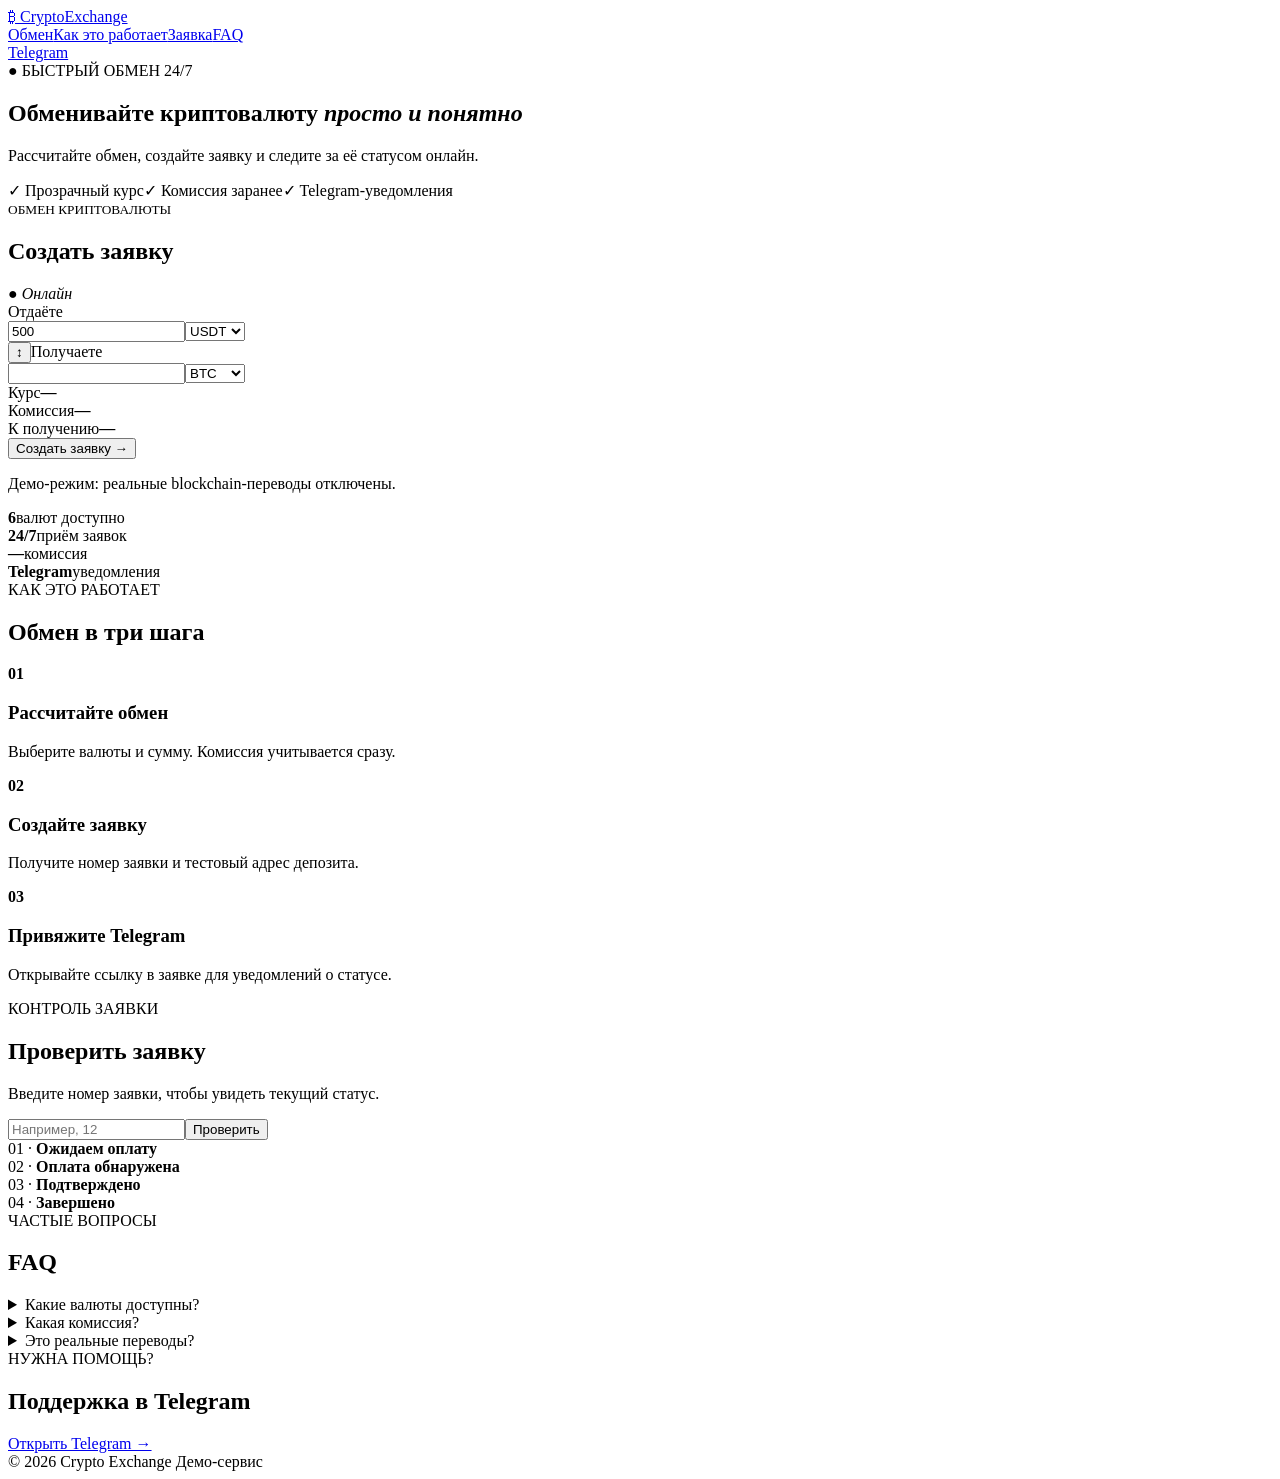
==== templates/index.html @ 1c01ab6a "Add clean public exchange page" ====
<!doctype html><html lang="ru"><head><meta charset="utf-8"><meta name="viewport" content="width=device-width,initial-scale=1"><title>Crypto Exchange — быстрый обмен</title><link rel="stylesheet" href="/static/site.css"></head><body>
<header><div class="nav"><a class="logo" href="/">₿ CryptoExchange</a><nav><a href="#exchange">Обмен</a><a href="#how">Как это работает</a><a href="#track">Заявка</a><a href="#faq">FAQ</a></nav><a class="tg" href="https://t.me/kupiusdtbot" target="_blank">Telegram</a></div></header>
<main><section class="hero"><div class="hero-grid"><div><div class="eyebrow">● БЫСТРЫЙ ОБМЕН 24/7</div><h1>Обменивайте криптовалюту <em>просто и понятно</em></h1><p>Рассчитайте обмен, создайте заявку и следите за её статусом онлайн.</p><div class="chips"><span>✓ Прозрачный курс</span><span>✓ Комиссия заранее</span><span>✓ Telegram-уведомления</span></div></div>
<div class="card" id="exchange"><div class="cardhead"><div><small>ОБМЕН КРИПТОВАЛЮТЫ</small><h2>Создать заявку</h2></div><i>● Онлайн</i></div><label>Отдаёте</label><div class="amount"><input id="amount" type="number" min="0" step="any" value="500"><select id="sell"><option>USDT</option><option>BTC</option><option>ETH</option><option>USDC</option><option>EUR</option><option>RUB</option></select></div><button id="swap" class="swap">↕</button><label>Получаете</label><div class="amount"><input id="result" readonly><select id="buy"><option>BTC</option><option>ETH</option><option>USDT</option><option>USDC</option><option>EUR</option><option>RUB</option></select></div><div class="quote"><div><span>Курс</span><b id="rate">—</b></div><div><span>Комиссия</span><b id="fee">—</b></div><div><span>К получению</span><b id="receive">—</b></div></div><button id="create" class="primary">Создать заявку →</button><p class="demo">Демо-режим: реальные blockchain-переводы отключены.</p></div></div></section>
<section class="stats"><div class="statsgrid"><div><b>6</b><span>валют доступно</span></div><div><b>24/7</b><span>приём заявок</span></div><div><b id="statfee">—</b><span>комиссия</span></div><div><b>Telegram</b><span>уведомления</span></div></div></section>
<section class="section" id="how"><div class="center"><div class="eyebrow">КАК ЭТО РАБОТАЕТ</div><h2>Обмен в три шага</h2></div><div class="steps"><article><b>01</b><h3>Рассчитайте обмен</h3><p>Выберите валюты и сумму. Комиссия учитывается сразу.</p></article><article><b>02</b><h3>Создайте заявку</h3><p>Получите номер заявки и тестовый адрес депозита.</p></article><article><b>03</b><h3>Привяжите Telegram</h3><p>Открывайте ссылку в заявке для уведомлений о статусе.</p></article></div></section>
<section class="dark" id="track"><div class="two"><div><div class="eyebrow">КОНТРОЛЬ ЗАЯВКИ</div><h2>Проверить заявку</h2><p>Введите номер заявки, чтобы увидеть текущий статус.</p><div class="track"><input id="orderId" placeholder="Например, 12"><button id="find">Проверить</button></div><div id="orderBox"></div></div><div class="statuses"><div>01 · <b>Ожидаем оплату</b></div><div>02 · <b>Оплата обнаружена</b></div><div>03 · <b>Подтверждено</b></div><div>04 · <b>Завершено</b></div></div></div></section>
<section class="section faq" id="faq"><div class="center"><div class="eyebrow">ЧАСТЫЕ ВОПРОСЫ</div><h2>FAQ</h2></div><details><summary>Какие валюты доступны?</summary><p>BTC, ETH, USDT, USDC, EUR и RUB.</p></details><details><summary>Какая комиссия?</summary><p>Текущая комиссия загружается из настроек backend и показывается до создания заявки.</p></details><details><summary>Это реальные переводы?</summary><p>Нет. Это демонстрационная система, реальные blockchain-платежи не подключены.</p></details></section>
<section class="cta"><div><div class="eyebrow">НУЖНА ПОМОЩЬ?</div><h2>Поддержка в Telegram</h2></div><a href="https://t.me/kupiusdtbot" target="_blank">Открыть Telegram →</a></section></main><footer>© 2026 Crypto Exchange <span>Демо-сервис</span></footer><div id="toast"></div><script src="/static/site.js"></script></body></html>
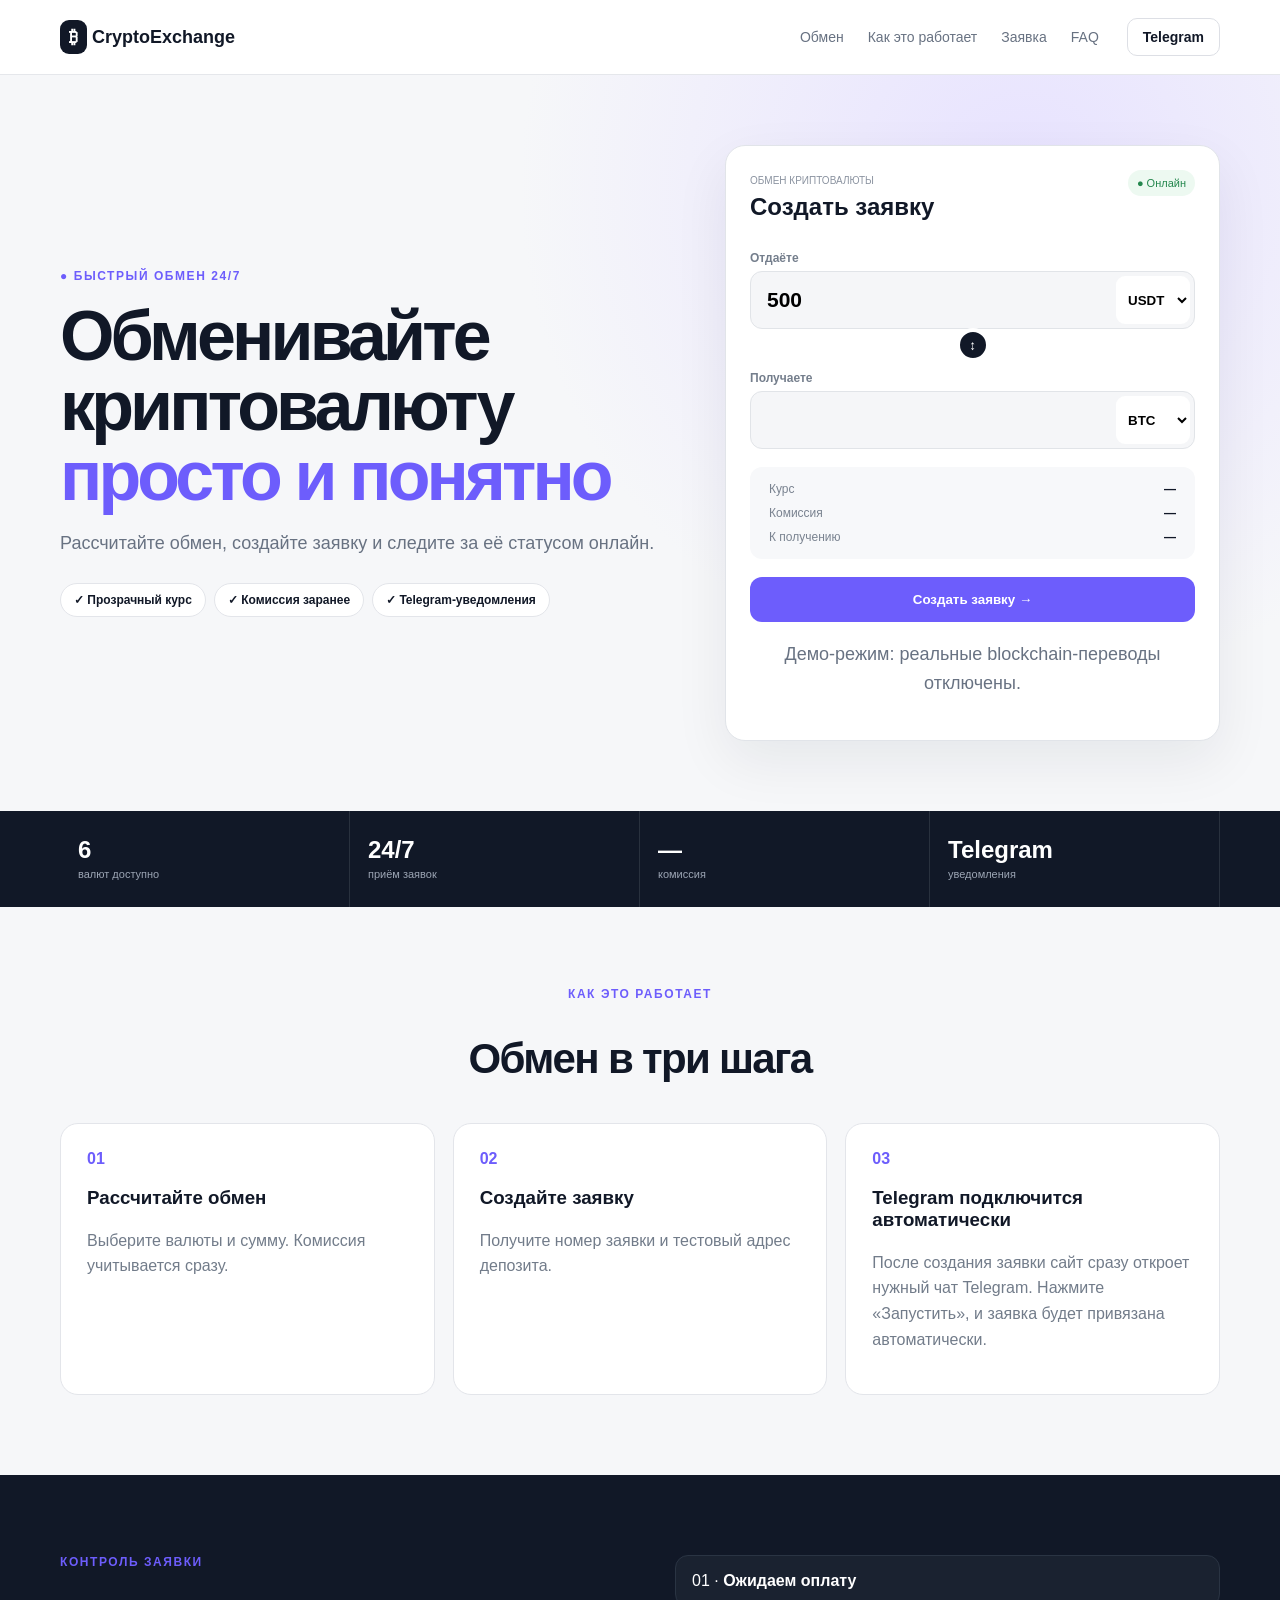
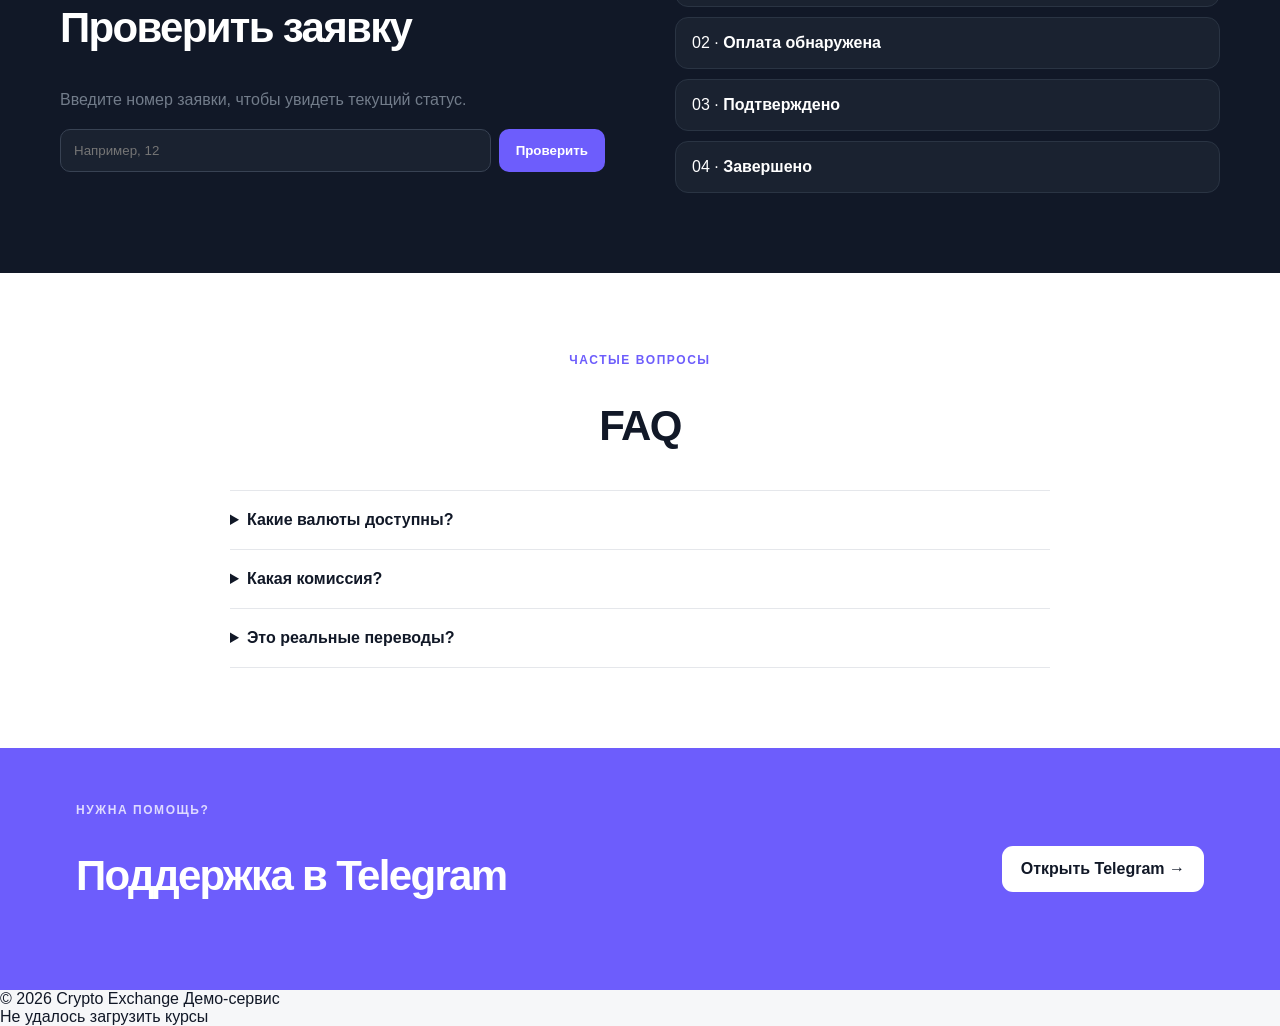
==== commit caa256a8: "Обновить сценарий привязки заявки к Telegram" ====
--- a/templates/index.html
+++ b/templates/index.html
@@ -3,7 +3,7 @@
 <main><section class="hero"><div class="hero-grid"><div><div class="eyebrow">● БЫСТРЫЙ ОБМЕН 24/7</div><h1>Обменивайте криптовалюту <em>просто и понятно</em></h1><p>Рассчитайте обмен, создайте заявку и следите за её статусом онлайн.</p><div class="chips"><span>✓ Прозрачный курс</span><span>✓ Комиссия заранее</span><span>✓ Telegram-уведомления</span></div></div>
 <div class="card" id="exchange"><div class="cardhead"><div><small>ОБМЕН КРИПТОВАЛЮТЫ</small><h2>Создать заявку</h2></div><i>● Онлайн</i></div><label>Отдаёте</label><div class="amount"><input id="amount" type="number" min="0" step="any" value="500"><select id="sell"><option>USDT</option><option>BTC</option><option>ETH</option><option>USDC</option><option>EUR</option><option>RUB</option></select></div><button id="swap" class="swap">↕</button><label>Получаете</label><div class="amount"><input id="result" readonly><select id="buy"><option>BTC</option><option>ETH</option><option>USDT</option><option>USDC</option><option>EUR</option><option>RUB</option></select></div><div class="quote"><div><span>Курс</span><b id="rate">—</b></div><div><span>Комиссия</span><b id="fee">—</b></div><div><span>К получению</span><b id="receive">—</b></div></div><button id="create" class="primary">Создать заявку →</button><p class="demo">Демо-режим: реальные blockchain-переводы отключены.</p></div></div></section>
 <section class="stats"><div class="statsgrid"><div><b>6</b><span>валют доступно</span></div><div><b>24/7</b><span>приём заявок</span></div><div><b id="statfee">—</b><span>комиссия</span></div><div><b>Telegram</b><span>уведомления</span></div></div></section>
-<section class="section" id="how"><div class="center"><div class="eyebrow">КАК ЭТО РАБОТАЕТ</div><h2>Обмен в три шага</h2></div><div class="steps"><article><b>01</b><h3>Рассчитайте обмен</h3><p>Выберите валюты и сумму. Комиссия учитывается сразу.</p></article><article><b>02</b><h3>Создайте заявку</h3><p>Получите номер заявки и тестовый адрес депозита.</p></article><article><b>03</b><h3>Привяжите Telegram</h3><p>Открывайте ссылку в заявке для уведомлений о статусе.</p></article></div></section>
+<section class="section" id="how"><div class="center"><div class="eyebrow">КАК ЭТО РАБОТАЕТ</div><h2>Обмен в три шага</h2></div><div class="steps"><article><b>01</b><h3>Рассчитайте обмен</h3><p>Выберите валюты и сумму. Комиссия учитывается сразу.</p></article><article><b>02</b><h3>Создайте заявку</h3><p>Получите номер заявки и тестовый адрес депозита.</p></article><article><b>03</b><h3>Telegram подключится автоматически</h3><p>После создания заявки сайт сразу откроет нужный чат Telegram. Нажмите «Запустить», и заявка будет привязана автоматически.</p></article></div></section>
 <section class="dark" id="track"><div class="two"><div><div class="eyebrow">КОНТРОЛЬ ЗАЯВКИ</div><h2>Проверить заявку</h2><p>Введите номер заявки, чтобы увидеть текущий статус.</p><div class="track"><input id="orderId" placeholder="Например, 12"><button id="find">Проверить</button></div><div id="orderBox"></div></div><div class="statuses"><div>01 · <b>Ожидаем оплату</b></div><div>02 · <b>Оплата обнаружена</b></div><div>03 · <b>Подтверждено</b></div><div>04 · <b>Завершено</b></div></div></div></section>
 <section class="section faq" id="faq"><div class="center"><div class="eyebrow">ЧАСТЫЕ ВОПРОСЫ</div><h2>FAQ</h2></div><details><summary>Какие валюты доступны?</summary><p>BTC, ETH, USDT, USDC, EUR и RUB.</p></details><details><summary>Какая комиссия?</summary><p>Текущая комиссия загружается из настроек backend и показывается до создания заявки.</p></details><details><summary>Это реальные переводы?</summary><p>Нет. Это демонстрационная система, реальные blockchain-платежи не подключены.</p></details></section>
 <section class="cta"><div><div class="eyebrow">НУЖНА ПОМОЩЬ?</div><h2>Поддержка в Telegram</h2></div><a href="https://t.me/kupiusdtbot" target="_blank">Открыть Telegram →</a></section></main><footer>© 2026 Crypto Exchange <span>Демо-сервис</span></footer><div id="toast"></div><script src="/static/site.js"></script></body></html>
--- a/static/site.css
+++ b/static/site.css
@@ -0,0 +1 @@
+*{box-sizing:border-box}html{scroll-behavior:smooth}body{margin:0;background:#f6f7f9;color:#111827;font-family:Inter,Arial,sans-serif}a{text-decoration:none;color:inherit}.nav,.hero-grid,.statsgrid,.steps,.two{width:min(1160px,calc(100% - 32px));margin:auto}.nav{height:74px;display:flex;align-items:center;gap:28px}.logo{font-weight:900;font-size:18px}.logo:first-letter{background:#111827;color:#fff;padding:7px 9px;border-radius:9px}nav{margin-left:auto;display:flex;gap:24px;color:#687282;font-size:14px}.tg{border:1px solid #dddfe5;padding:10px 15px;border-radius:10px;font-weight:700;font-size:14px}header{background:#fff;border-bottom:1px solid #e5e7eb;position:sticky;top:0;z-index:5}.hero{padding:70px 0;background:radial-gradient(circle at 80% 15%,#e7e2ff,#f6f7f9 42%)}.hero-grid{display:grid;grid-template-columns:1.1fr .9fr;gap:60px;align-items:center}.eyebrow{font-size:12px;font-weight:800;letter-spacing:.13em;color:#6d5dfc}.hero h1{font-size:clamp(43px,5.5vw,70px);line-height:1;letter-spacing:-.055em;margin:18px 0}.hero h1 em{color:#6d5dfc;font-style:normal}.hero p{font-size:18px;line-height:1.6;color:#687282}.chips{display:flex;flex-wrap:wrap;gap:8px;margin-top:25px}.chips span{background:#fff;border:1px solid #e3e5ea;padding:9px 13px;border-radius:99px;font-size:12px;font-weight:700}.card,.order-card{background:#fff;border:1px solid #e1e4e9;border-radius:20px;padding:24px;box-shadow:0 20px 55px #11182712}.cardhead{display:flex;justify-content:space-between}.cardhead small{color:#8b93a0;font-size:10px}.card h2{margin:5px 0 20px}.cardhead i{font-style:normal;color:#25874e;background:#edf9f1;padding:7px 9px;border-radius:20px;font-size:11px;height:max-content}.card label{display:block;color:#747e8c;font-size:12px;font-weight:700;margin:10px 0 6px}.amount{display:flex;background:#f5f6f8;border:1px solid #e1e4e8;border-radius:12px;padding:4px}.amount input{width:100%;border:0;background:transparent;outline:0;padding:12px;font-size:21px;font-weight:700}.amount select{border:0;border-radius:9px;background:#fff;padding:0 8px;font-weight:800}.swap{display:block;margin:-1px auto;width:34px;height:34px;border:4px solid white;border-radius:50%;background:#111827;color:white}.quote{background:#f7f8fa;border-radius:12px;padding:10px 14px;margin:18px 0}.quote div{display:flex;justify-content:space-between;padding:5px;font-size:12px}.quote span{color:#7a8390}.primary{width:100%;border:0;border-radius:12px;background:#6d5dfc;color:white;padding:15px;font-weight:800;cursor:pointer}.demo{text-align:center;color:#9aa2ae;font-size:11px}.stats{background:#111827;color:white}.statsgrid{display:grid;grid-template-columns:repeat(4,1fr)}.statsgrid div{padding:25px 18px;border-right:1px solid #29313e}.statsgrid b{display:block;font-size:24px}.statsgrid span{font-size:11px;color:#9ca5b4}.section{padding:80px 0}.center{text-align:center;margin-bottom:40px}.center h2,.two h2,.cta h2{font-size:42px;letter-spacing:-.04em}.steps{display:grid;grid-template-columns:repeat(3,1fr);gap:18px}.steps article{background:white;border:1px solid #e3e5ea;border-radius:18px;padding:26px}.steps article>b{color:#6d5dfc}.steps p,.two p{color:#727c8a;line-height:1.6}.dark{background:#111827;color:white;padding:80px 0}.two{display:grid;grid-template-columns:1fr 1fr;gap:70px}.statuses{display:grid;gap:10px}.statuses>div{background:#1a2230;border:1px solid #2a3443;padding:16px;border-radius:13px}.track{display:flex;gap:8px}.track input{width:100%;padding:13px;border:1px solid #384253;border-radius:10px;background:#1a2230;color:#fff}.track button{padding:13px 17px;border:0;border-radius:10px;background:#6d5dfc;color:#fff;font-weight:800}.found{margin-top:18px;background:#1a2230;border:1px solid #2a3443;padding:18px;border-radius:14px}.found strong{display:block;font-size:20px;margin:5px 0}.telegram-link{display:block;text-align:center;margin-top:18px;padding:14px;background:#6d5dfc;color:#fff;border-radius:11px;font-weight:800}.faq{background:#fff}.faq details{max-width:820px;margin:auto;border-top:1px solid #e5e7eb;padding:20px 0}.faq details:last-child{border-bottom:1px solid #e5e7eb}.faq summary{font-weight:800;cursor:pointer}.faq p{color:#717b88;line-height:1.6}.cta{padding:55px max(16px,calc((100% - 1128px)/2));background:#6d5dfc;color:white;display:flex;justify-content:space-between;align-items:center;gap:25px}.cta .eyebrow{color:#dedaff}.cta a{background:white;color:#111827;padding:14px 19px;border-radius:11px;font-weight:800}.order-page{min-height:calc(100vh - 75px);padding:70px 16px;background:radial-gradient(circle at 50% 0,#e7e2ff,#f6f7f9 35%)}.order-card{width:min(760px,100%);margin:auto}.order-card h1{font-size:38px}.bigstatus{padding:14px;background:#eef0ff;color:#5545d8;border-radius:11px;font-weight:900}.ordergrid{display:grid;grid-template-columns:1fr 1fr;gap:12px;margin:18px 0}.ordergrid>div{background:#f7f8fa;padding:15px;border-radius:11px;color:#747e8c}.ordergrid strong{display:block;color:#111827;font-size:18px;margin-top:5px}.address{padding:15px;background:#111827;color:#fff;border-radius:11px}.address small{display:block;color:#9da7b8;margin-bottom:8px}.address code{word-break:break-all}@media(max-width:800px){nav{display:none}.hero{padding:45px 0}.hero-grid,.two{grid-template-columns:1fr}.steps{grid-template-columns:1fr}.statsgrid{grid-template-columns:1fr 1fr}.hero h1{font-size:44px}.center h2,.two h2{font-size:34px}.cta{display:block}.cta a{display:inline-block;margin-top:20px}.ordergrid{grid-template-columns:1fr}}
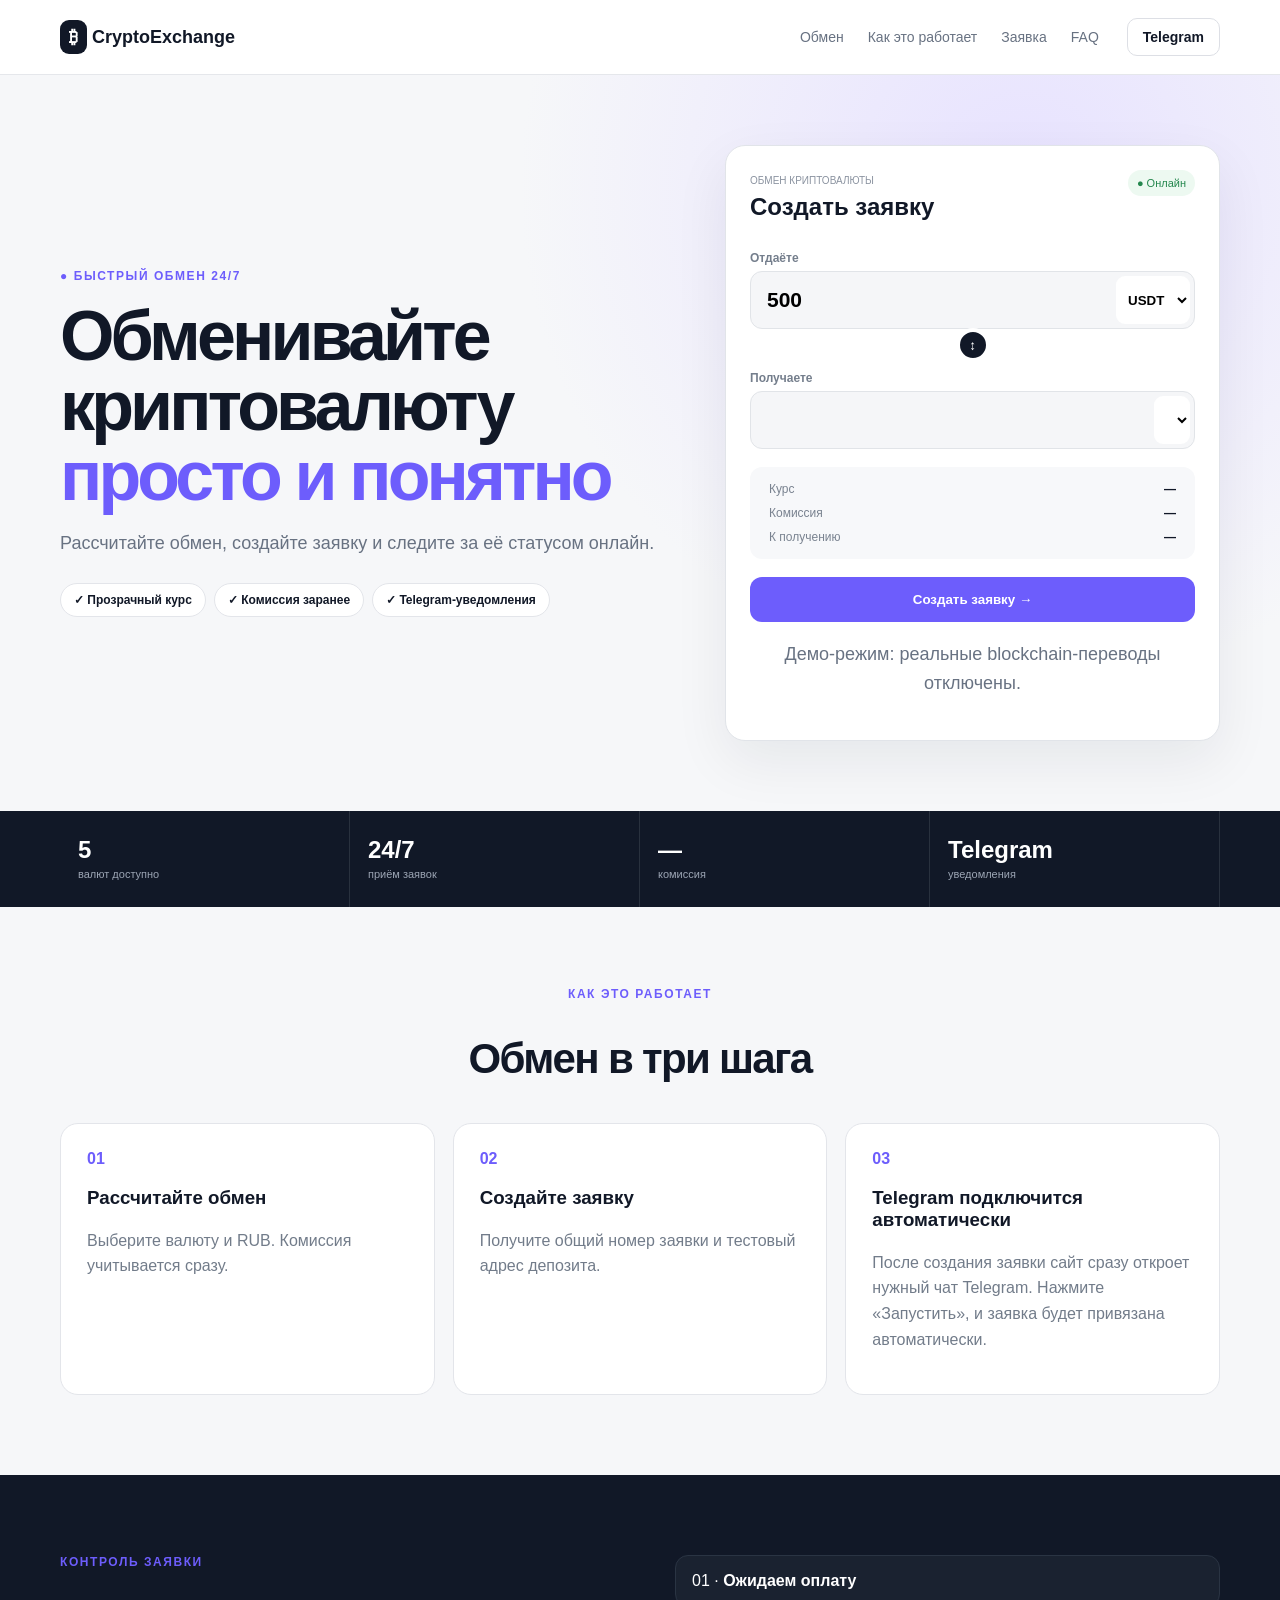
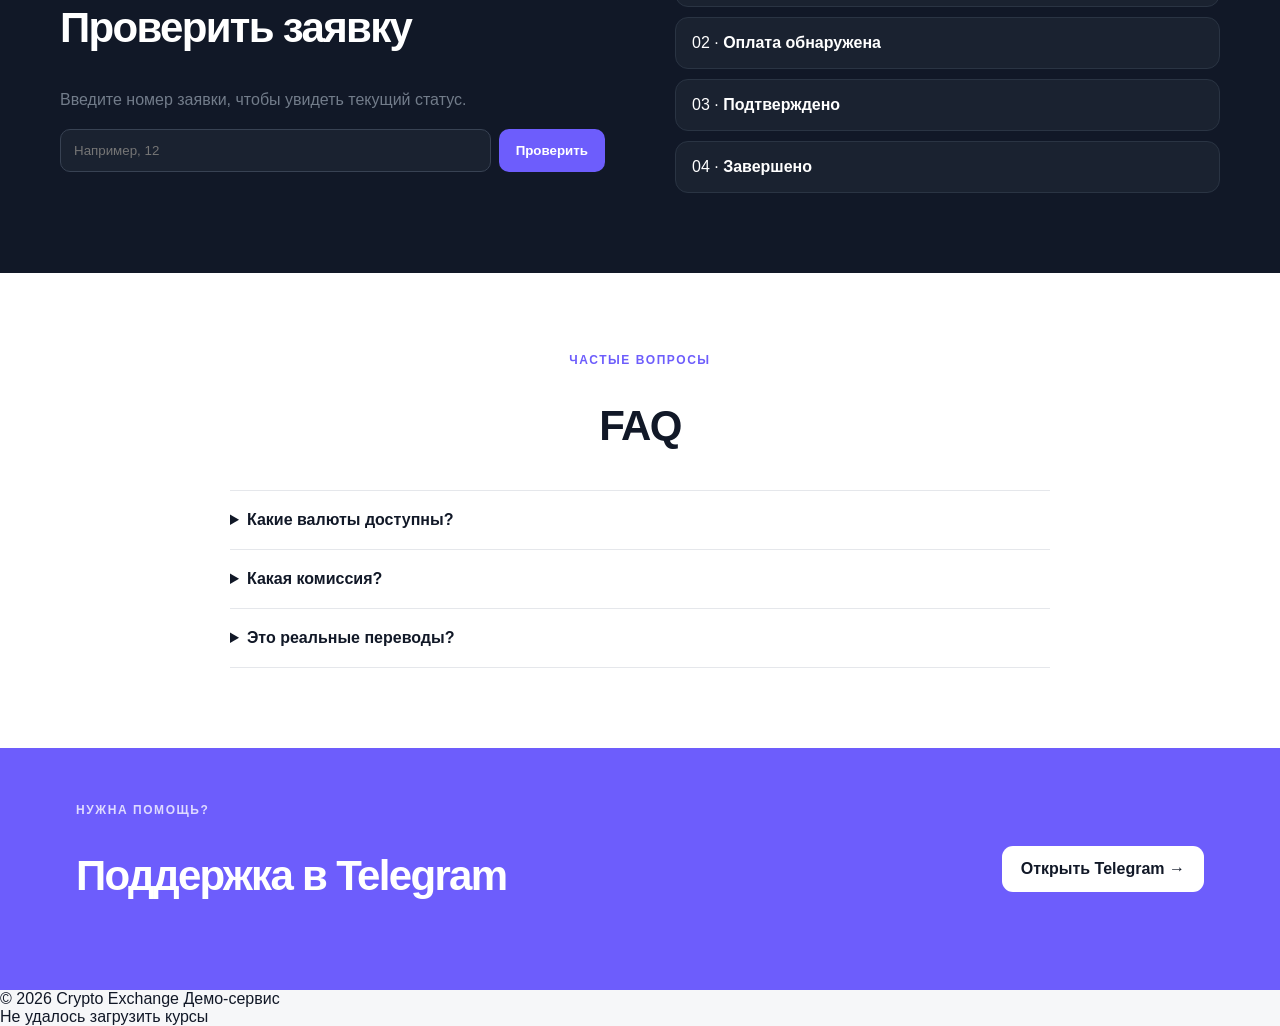
==== commit 5c82edac: "Remove EUR and limit website exchange pairs to RUB" ====
--- a/templates/index.html
+++ b/templates/index.html
@@ -1,9 +1,9 @@
 <!doctype html><html lang="ru"><head><meta charset="utf-8"><meta name="viewport" content="width=device-width,initial-scale=1"><title>Crypto Exchange — быстрый обмен</title><link rel="stylesheet" href="/static/site.css"></head><body>
 <header><div class="nav"><a class="logo" href="/">₿ CryptoExchange</a><nav><a href="#exchange">Обмен</a><a href="#how">Как это работает</a><a href="#track">Заявка</a><a href="#faq">FAQ</a></nav><a class="tg" href="https://t.me/kupiusdtbot" target="_blank">Telegram</a></div></header>
 <main><section class="hero"><div class="hero-grid"><div><div class="eyebrow">● БЫСТРЫЙ ОБМЕН 24/7</div><h1>Обменивайте криптовалюту <em>просто и понятно</em></h1><p>Рассчитайте обмен, создайте заявку и следите за её статусом онлайн.</p><div class="chips"><span>✓ Прозрачный курс</span><span>✓ Комиссия заранее</span><span>✓ Telegram-уведомления</span></div></div>
-<div class="card" id="exchange"><div class="cardhead"><div><small>ОБМЕН КРИПТОВАЛЮТЫ</small><h2>Создать заявку</h2></div><i>● Онлайн</i></div><label>Отдаёте</label><div class="amount"><input id="amount" type="number" min="0" step="any" value="500"><select id="sell"><option>USDT</option><option>BTC</option><option>ETH</option><option>USDC</option><option>EUR</option><option>RUB</option></select></div><button id="swap" class="swap">↕</button><label>Получаете</label><div class="amount"><input id="result" readonly><select id="buy"><option>BTC</option><option>ETH</option><option>USDT</option><option>USDC</option><option>EUR</option><option>RUB</option></select></div><div class="quote"><div><span>Курс</span><b id="rate">—</b></div><div><span>Комиссия</span><b id="fee">—</b></div><div><span>К получению</span><b id="receive">—</b></div></div><button id="create" class="primary">Создать заявку →</button><p class="demo">Демо-режим: реальные blockchain-переводы отключены.</p></div></div></section>
-<section class="stats"><div class="statsgrid"><div><b>6</b><span>валют доступно</span></div><div><b>24/7</b><span>приём заявок</span></div><div><b id="statfee">—</b><span>комиссия</span></div><div><b>Telegram</b><span>уведомления</span></div></div></section>
-<section class="section" id="how"><div class="center"><div class="eyebrow">КАК ЭТО РАБОТАЕТ</div><h2>Обмен в три шага</h2></div><div class="steps"><article><b>01</b><h3>Рассчитайте обмен</h3><p>Выберите валюты и сумму. Комиссия учитывается сразу.</p></article><article><b>02</b><h3>Создайте заявку</h3><p>Получите номер заявки и тестовый адрес депозита.</p></article><article><b>03</b><h3>Telegram подключится автоматически</h3><p>После создания заявки сайт сразу откроет нужный чат Telegram. Нажмите «Запустить», и заявка будет привязана автоматически.</p></article></div></section>
+<div class="card" id="exchange"><div class="cardhead"><div><small>ОБМЕН КРИПТОВАЛЮТЫ</small><h2>Создать заявку</h2></div><i>● Онлайн</i></div><label>Отдаёте</label><div class="amount"><input id="amount" type="number" min="0" step="any" value="500"><select id="sell"><option>USDT</option><option>BTC</option><option>ETH</option><option>USDC</option><option>RUB</option></select></div><button id="swap" class="swap">↕</button><label>Получаете</label><div class="amount"><input id="result" readonly><select id="buy"></select></div><div class="quote"><div><span>Курс</span><b id="rate">—</b></div><div><span>Комиссия</span><b id="fee">—</b></div><div><span>К получению</span><b id="receive">—</b></div></div><button id="create" class="primary">Создать заявку →</button><p class="demo">Демо-режим: реальные blockchain-переводы отключены.</p></div></div></section>
+<section class="stats"><div class="statsgrid"><div><b>5</b><span>валют доступно</span></div><div><b>24/7</b><span>приём заявок</span></div><div><b id="statfee">—</b><span>комиссия</span></div><div><b>Telegram</b><span>уведомления</span></div></div></section>
+<section class="section" id="how"><div class="center"><div class="eyebrow">КАК ЭТО РАБОТАЕТ</div><h2>Обмен в три шага</h2></div><div class="steps"><article><b>01</b><h3>Рассчитайте обмен</h3><p>Выберите валюту и RUB. Комиссия учитывается сразу.</p></article><article><b>02</b><h3>Создайте заявку</h3><p>Получите общий номер заявки и тестовый адрес депозита.</p></article><article><b>03</b><h3>Telegram подключится автоматически</h3><p>После создания заявки сайт сразу откроет нужный чат Telegram. Нажмите «Запустить», и заявка будет привязана автоматически.</p></article></div></section>
 <section class="dark" id="track"><div class="two"><div><div class="eyebrow">КОНТРОЛЬ ЗАЯВКИ</div><h2>Проверить заявку</h2><p>Введите номер заявки, чтобы увидеть текущий статус.</p><div class="track"><input id="orderId" placeholder="Например, 12"><button id="find">Проверить</button></div><div id="orderBox"></div></div><div class="statuses"><div>01 · <b>Ожидаем оплату</b></div><div>02 · <b>Оплата обнаружена</b></div><div>03 · <b>Подтверждено</b></div><div>04 · <b>Завершено</b></div></div></div></section>
-<section class="section faq" id="faq"><div class="center"><div class="eyebrow">ЧАСТЫЕ ВОПРОСЫ</div><h2>FAQ</h2></div><details><summary>Какие валюты доступны?</summary><p>BTC, ETH, USDT, USDC, EUR и RUB.</p></details><details><summary>Какая комиссия?</summary><p>Текущая комиссия загружается из настроек backend и показывается до создания заявки.</p></details><details><summary>Это реальные переводы?</summary><p>Нет. Это демонстрационная система, реальные blockchain-платежи не подключены.</p></details></section>
-<section class="cta"><div><div class="eyebrow">НУЖНА ПОМОЩЬ?</div><h2>Поддержка в Telegram</h2></div><a href="https://t.me/kupiusdtbot" target="_blank">Открыть Telegram →</a></section></main><footer>© 2026 Crypto Exchange <span>Демо-сервис</span></footer><div id="toast"></div><script src="/static/site.js"></script></body></html>+<section class="section faq" id="faq"><div class="center"><div class="eyebrow">ЧАСТЫЕ ВОПРОСЫ</div><h2>FAQ</h2></div><details><summary>Какие валюты доступны?</summary><p>BTC, ETH, USDT, USDC и RUB. Все обменные пары только с RUB. EUR отключён.</p></details><details><summary>Какая комиссия?</summary><p>Текущая комиссия загружается из настроек backend и показывается до создания заявки.</p></details><details><summary>Это реальные переводы?</summary><p>Нет. Это демонстрационная система, реальные blockchain-платежи не подключены.</p></details></section>
+<section class="cta"><div><div class="eyebrow">НУЖНА ПОМОЩЬ?</div><h2>Поддержка в Telegram</h2></div><a href="https://t.me/kupiusdtbot" target="_blank">Открыть Telegram →</a></section></main><footer>© 2026 Crypto Exchange <span>Демо-сервис</span></footer><div id="toast"></div><script src="/static/site.js?v=20260915-4"></script></body></html>
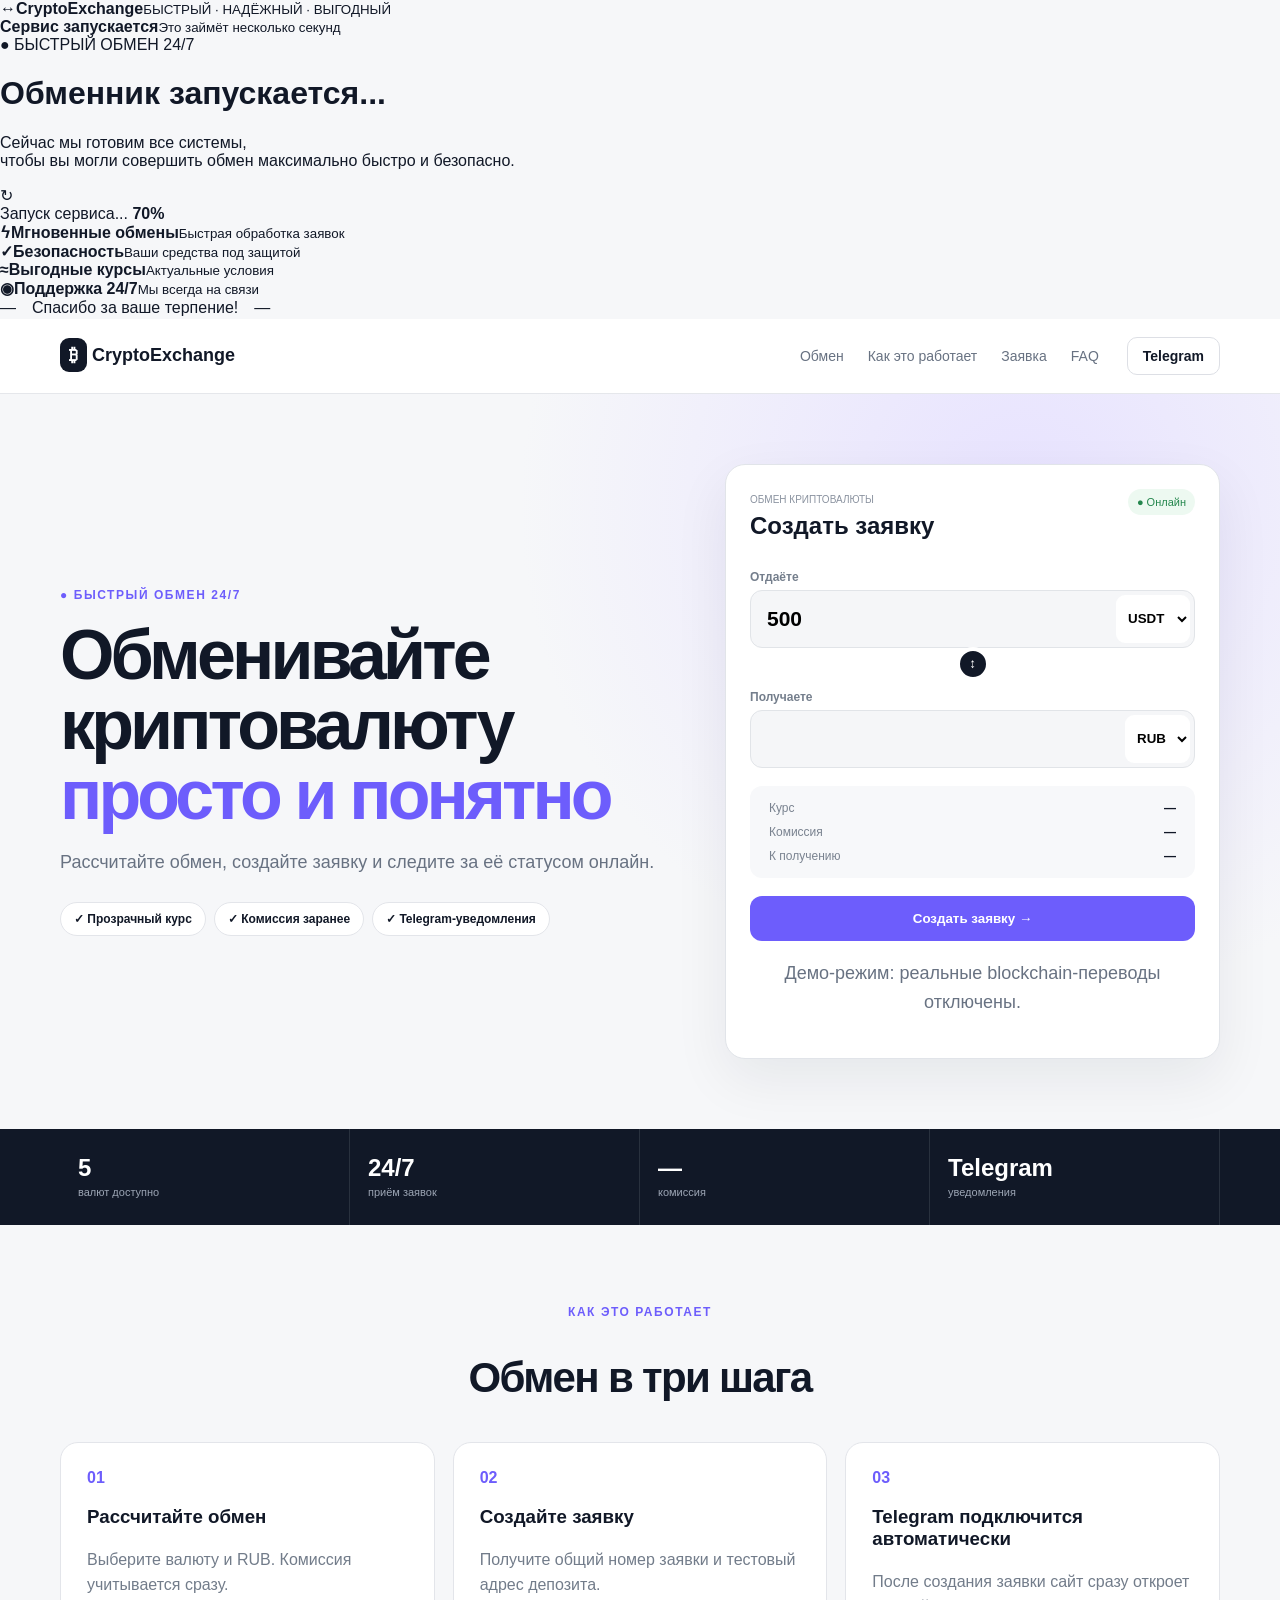
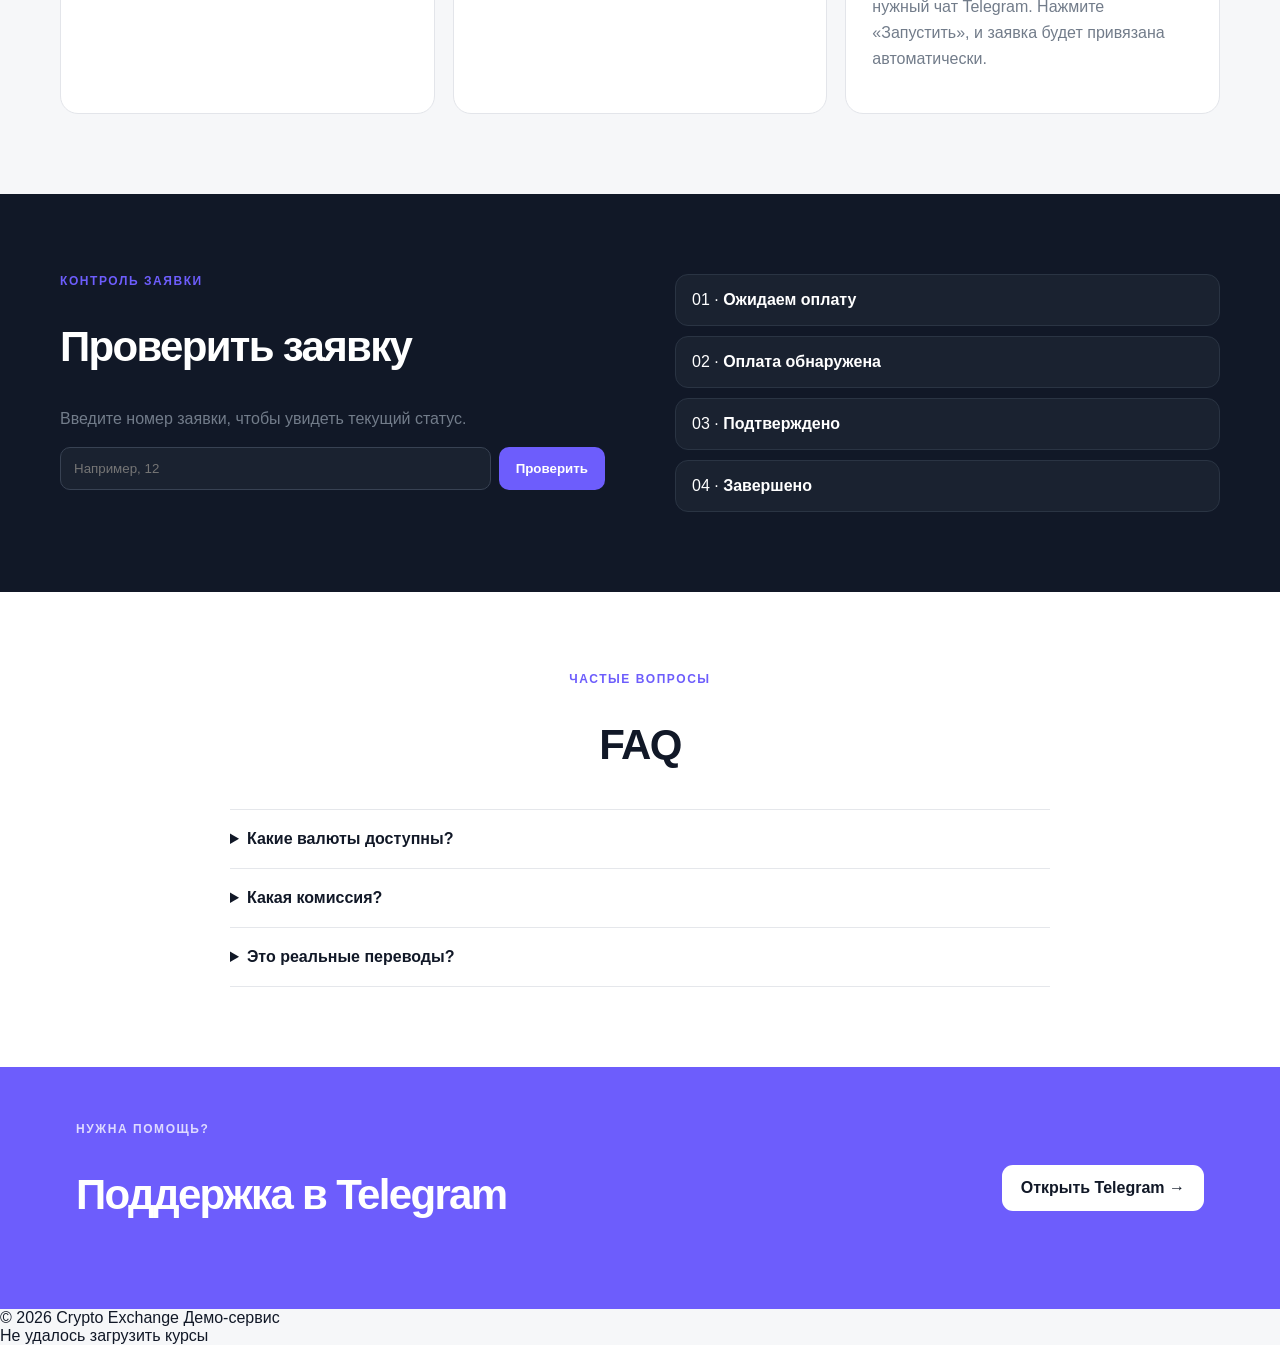
==== commit 8a351bad: "Add custom branded startup screen" ====
--- a/templates/index.html
+++ b/templates/index.html
@@ -1,9 +1,4 @@
 <!doctype html><html lang="ru"><head><meta charset="utf-8"><meta name="viewport" content="width=device-width,initial-scale=1"><title>Crypto Exchange — быстрый обмен</title><link rel="stylesheet" href="/static/site.css"></head><body>
+<div id="startup" class="startup"><div class="startup-bg startup-bg-left"></div><div class="startup-bg startup-bg-right"></div><div class="startup-top"><div class="startup-logo"><span class="startup-mark">↔</span><b>Crypto<span>Exchange</span></b><small>БЫСТРЫЙ · НАДЁЖНЫЙ · ВЫГОДНЫЙ</small></div><div class="startup-online"><i></i><b>Сервис запускается</b><small>Это займёт несколько секунд</small></div></div><div class="startup-center"><div class="startup-eyebrow">● БЫСТРЫЙ ОБМЕН 24/7</div><h1>Обменник <span>запускается...</span></h1><p>Сейчас мы готовим все системы,<br>чтобы вы могли совершить обмен максимально быстро и безопасно.</p><div class="startup-loader"><div class="startup-spinner">↻</div></div><div class="startup-progress"><span id="startupProgress"></span></div><div class="startup-status">Запуск сервиса... <b id="startupPercent">70%</b></div></div><div class="startup-features"><div><b>ϟ</b><strong>Мгновенные обмены</strong><small>Быстрая обработка заявок</small></div><div><b>✓</b><strong>Безопасность</strong><small>Ваши средства под защитой</small></div><div><b>≈</b><strong>Выгодные курсы</strong><small>Актуальные условия</small></div><div><b>◉</b><strong>Поддержка 24/7</strong><small>Мы всегда на связи</small></div></div><div class="startup-thanks">—　Спасибо за ваше терпение!　—</div></div>
 <header><div class="nav"><a class="logo" href="/">₿ CryptoExchange</a><nav><a href="#exchange">Обмен</a><a href="#how">Как это работает</a><a href="#track">Заявка</a><a href="#faq">FAQ</a></nav><a class="tg" href="https://t.me/kupiusdtbot" target="_blank">Telegram</a></div></header>
-<main><section class="hero"><div class="hero-grid"><div><div class="eyebrow">● БЫСТРЫЙ ОБМЕН 24/7</div><h1>Обменивайте криптовалюту <em>просто и понятно</em></h1><p>Рассчитайте обмен, создайте заявку и следите за её статусом онлайн.</p><div class="chips"><span>✓ Прозрачный курс</span><span>✓ Комиссия заранее</span><span>✓ Telegram-уведомления</span></div></div>
-<div class="card" id="exchange"><div class="cardhead"><div><small>ОБМЕН КРИПТОВАЛЮТЫ</small><h2>Создать заявку</h2></div><i>● Онлайн</i></div><label>Отдаёте</label><div class="amount"><input id="amount" type="number" min="0" step="any" value="500"><select id="sell"><option>USDT</option><option>BTC</option><option>ETH</option><option>USDC</option><option>RUB</option></select></div><button id="swap" class="swap">↕</button><label>Получаете</label><div class="amount"><input id="result" readonly><select id="buy"></select></div><div class="quote"><div><span>Курс</span><b id="rate">—</b></div><div><span>Комиссия</span><b id="fee">—</b></div><div><span>К получению</span><b id="receive">—</b></div></div><button id="create" class="primary">Создать заявку →</button><p class="demo">Демо-режим: реальные blockchain-переводы отключены.</p></div></div></section>
-<section class="stats"><div class="statsgrid"><div><b>5</b><span>валют доступно</span></div><div><b>24/7</b><span>приём заявок</span></div><div><b id="statfee">—</b><span>комиссия</span></div><div><b>Telegram</b><span>уведомления</span></div></div></section>
-<section class="section" id="how"><div class="center"><div class="eyebrow">КАК ЭТО РАБОТАЕТ</div><h2>Обмен в три шага</h2></div><div class="steps"><article><b>01</b><h3>Рассчитайте обмен</h3><p>Выберите валюту и RUB. Комиссия учитывается сразу.</p></article><article><b>02</b><h3>Создайте заявку</h3><p>Получите общий номер заявки и тестовый адрес депозита.</p></article><article><b>03</b><h3>Telegram подключится автоматически</h3><p>После создания заявки сайт сразу откроет нужный чат Telegram. Нажмите «Запустить», и заявка будет привязана автоматически.</p></article></div></section>
-<section class="dark" id="track"><div class="two"><div><div class="eyebrow">КОНТРОЛЬ ЗАЯВКИ</div><h2>Проверить заявку</h2><p>Введите номер заявки, чтобы увидеть текущий статус.</p><div class="track"><input id="orderId" placeholder="Например, 12"><button id="find">Проверить</button></div><div id="orderBox"></div></div><div class="statuses"><div>01 · <b>Ожидаем оплату</b></div><div>02 · <b>Оплата обнаружена</b></div><div>03 · <b>Подтверждено</b></div><div>04 · <b>Завершено</b></div></div></div></section>
-<section class="section faq" id="faq"><div class="center"><div class="eyebrow">ЧАСТЫЕ ВОПРОСЫ</div><h2>FAQ</h2></div><details><summary>Какие валюты доступны?</summary><p>BTC, ETH, USDT, USDC и RUB. Все обменные пары только с RUB. EUR отключён.</p></details><details><summary>Какая комиссия?</summary><p>Текущая комиссия загружается из настроек backend и показывается до создания заявки.</p></details><details><summary>Это реальные переводы?</summary><p>Нет. Это демонстрационная система, реальные blockchain-платежи не подключены.</p></details></section>
-<section class="cta"><div><div class="eyebrow">НУЖНА ПОМОЩЬ?</div><h2>Поддержка в Telegram</h2></div><a href="https://t.me/kupiusdtbot" target="_blank">Открыть Telegram →</a></section></main><footer>© 2026 Crypto Exchange <span>Демо-сервис</span></footer><div id="toast"></div><script src="/static/site.js?v=20260915-4"></script></body></html>+<main><section class="hero"><div class="hero-grid"><div><div class="eyebrow">● БЫСТРЫЙ ОБМЕН 24/7</div><h1>Обменивайте криптовалюту <em>просто и понятно</em></h1><p>Рассчитайте обмен, создайте заявку и следите за её статусом онлайн.</p><div class="chips"><span>✓ Прозрачный курс</span><span>✓ Комиссия заранее</span><span>✓ Telegram-уведомления</span></div></div><div class="card" id="exchange"><div class="cardhead"><div><small>ОБМЕН КРИПТОВАЛЮТЫ</small><h2>Создать заявку</h2></div><i>● Онлайн</i></div><label>Отдаёте</label><div class="amount"><input id="amount" type="number" min="0" step="any" value="500"><select id="sell"><option>USDT</option><option>BTC</option><option>ETH</option><option>USDC</option><option>RUB</option></select></div><button id="swap" class="swap">↕</button><label>Получаете</label><div class="amount"><input id="result" readonly><select id="buy"></select></div><div class="quote"><div><span>Курс</span><b id="rate">—</b></div><div><span>Комиссия</span><b id="fee">—</b></div><div><span>К получению</span><b id="receive">—</b></div></div><button id="create" class="primary">Создать заявку →</button><p class="demo">Демо-режим: реальные blockchain-переводы отключены.</p></div></div></section><section class="stats"><div class="statsgrid"><div><b>5</b><span>валют доступно</span></div><div><b>24/7</b><span>приём заявок</span></div><div><b id="statfee">—</b><span>комиссия</span></div><div><b>Telegram</b><span>уведомления</span></div></div></section><section class="section" id="how"><div class="center"><div class="eyebrow">КАК ЭТО РАБОТАЕТ</div><h2>Обмен в три шага</h2></div><div class="steps"><article><b>01</b><h3>Рассчитайте обмен</h3><p>Выберите валюту и RUB. Комиссия учитывается сразу.</p></article><article><b>02</b><h3>Создайте заявку</h3><p>Получите общий номер заявки и тестовый адрес депозита.</p></article><article><b>03</b><h3>Telegram подключится автоматически</h3><p>После создания заявки сайт сразу откроет нужный чат Telegram. Нажмите «Запустить», и заявка будет привязана автоматически.</p></article></div></section><section class="dark" id="track"><div class="two"><div><div class="eyebrow">КОНТРОЛЬ ЗАЯВКИ</div><h2>Проверить заявку</h2><p>Введите номер заявки, чтобы увидеть текущий статус.</p><div class="track"><input id="orderId" placeholder="Например, 12"><button id="find">Проверить</button></div><div id="orderBox"></div></div><div class="statuses"><div>01 · <b>Ожидаем оплату</b></div><div>02 · <b>Оплата обнаружена</b></div><div>03 · <b>Подтверждено</b></div><div>04 · <b>Завершено</b></div></div></div></section><section class="section faq" id="faq"><div class="center"><div class="eyebrow">ЧАСТЫЕ ВОПРОСЫ</div><h2>FAQ</h2></div><details><summary>Какие валюты доступны?</summary><p>BTC, ETH, USDT, USDC и RUB. Все обменные пары только с RUB. EUR отключён.</p></details><details><summary>Какая комиссия?</summary><p>Текущая комиссия загружается из настроек backend и показывается до создания заявки.</p></details><details><summary>Это реальные переводы?</summary><p>Нет. Это демонстрационная система, реальные blockchain-платежи не подключены.</p></details></section><section class="cta"><div><div class="eyebrow">НУЖНА ПОМОЩЬ?</div><h2>Поддержка в Telegram</h2></div><a href="https://t.me/kupiusdtbot" target="_blank">Открыть Telegram →</a></section></main><footer>© 2026 Crypto Exchange <span>Демо-сервис</span></footer><div id="toast"></div><script src="/static/site.js?v=20260915-5"></script></body></html>
